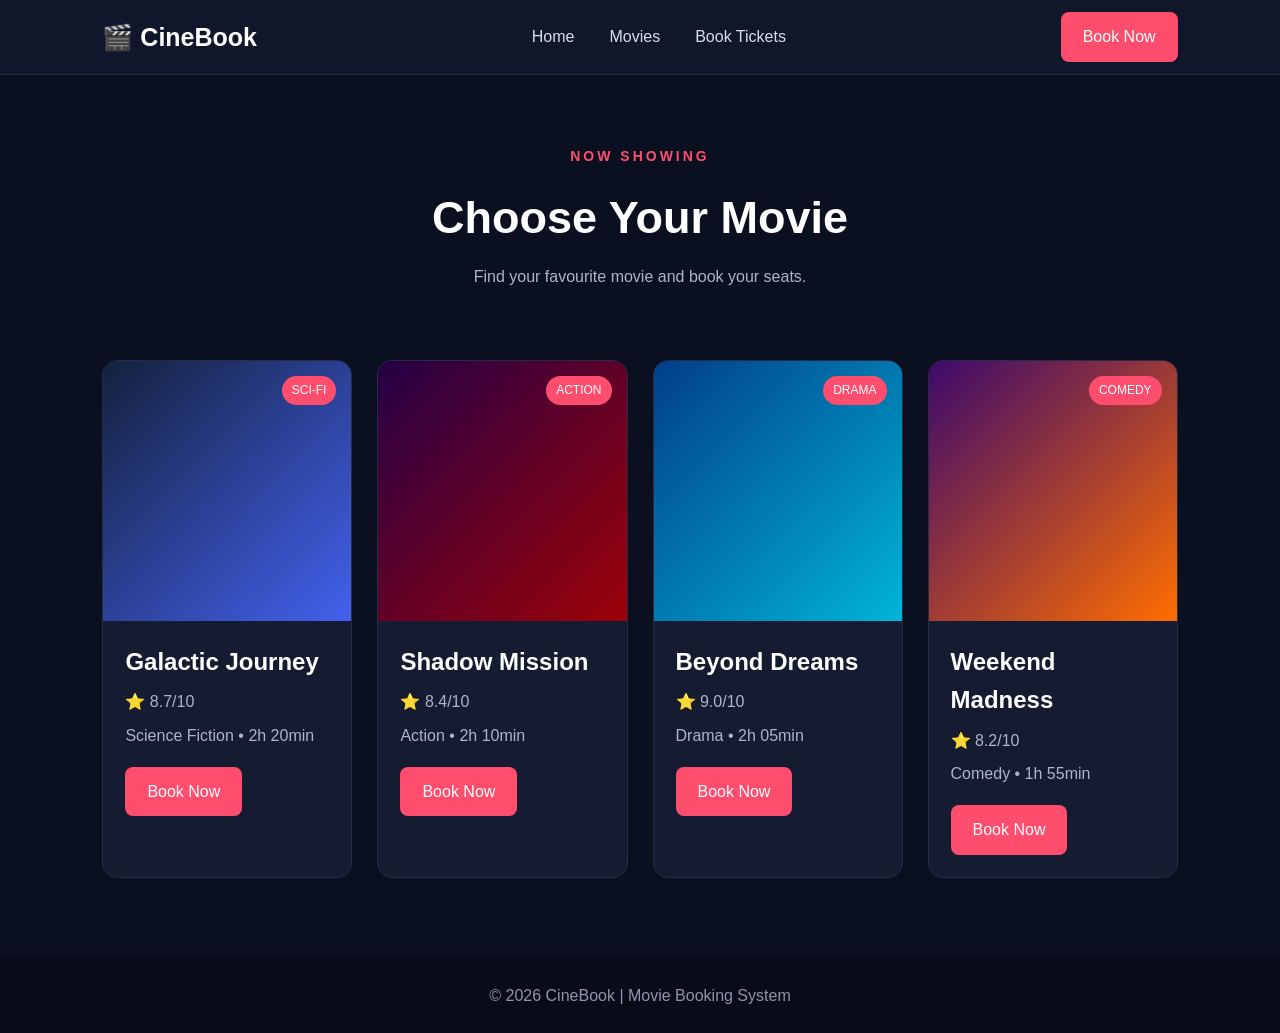
==== movies.html @ 329fd83b "Initial movie booking website" ====
<!DOCTYPE html>
<html lang="en">

<head>
    <meta charset="UTF-8">
    <meta name="viewport" content="width=device-width, initial-scale=1.0">
    <title>Movies - CineBook</title>
    <link rel="stylesheet" href="style.css">
</head>

<body>

<header>
    <nav class="navbar">
        <div class="logo">🎬 CineBook</div>

        <ul class="nav-links">
            <li><a href="index.html">Home</a></li>
            <li><a href="movies.html">Movies</a></li>
            <li><a href="booking.html">Book Tickets</a></li>
        </ul>

        <a href="booking.html" class="nav-btn">Book Now</a>
    </nav>
</header>

<section class="page-header">
    <p class="tagline">NOW SHOWING</p>
    <h1>Choose Your Movie</h1>
    <p>Find your favourite movie and book your seats.</p>
</section>

<section class="movies">

    <div class="movie-card">
        <div class="movie-image movie-one">
            <span>SCI-FI</span>
        </div>

        <div class="movie-info">
            <h2>Galactic Journey</h2>
            <p>⭐ 8.7/10</p>
            <p>Science Fiction • 2h 20min</p>
            <a href="booking.html" class="primary-btn">Book Now</a>
        </div>
    </div>


    <div class="movie-card">
        <div class="movie-image movie-two">
            <span>ACTION</span>
        </div>

        <div class="movie-info">
            <h2>Shadow Mission</h2>
            <p>⭐ 8.4/10</p>
            <p>Action • 2h 10min</p>
            <a href="booking.html" class="primary-btn">Book Now</a>
        </div>
    </div>


    <div class="movie-card">
        <div class="movie-image movie-three">
            <span>DRAMA</span>
        </div>

        <div class="movie-info">
            <h2>Beyond Dreams</h2>
            <p>⭐ 9.0/10</p>
            <p>Drama • 2h 05min</p>
            <a href="booking.html" class="primary-btn">Book Now</a>
        </div>
    </div>


    <div class="movie-card">
        <div class="movie-image movie-four">
            <span>COMEDY</span>
        </div>

        <div class="movie-info">
            <h2>Weekend Madness</h2>
            <p>⭐ 8.2/10</p>
            <p>Comedy • 1h 55min</p>
            <a href="booking.html" class="primary-btn">Book Now</a>
        </div>
    </div>

</section>

<footer>
    <p>© 2026 CineBook | Movie Booking System</p>
</footer>

</body>
</html>
---- style.css ----
* {
    margin: 0;
    padding: 0;
    box-sizing: border-box;
}

body {
    font-family: Arial, sans-serif;
    background: #0b1020;
    color: white;
    line-height: 1.6;
}

/* NAVBAR */

.navbar {
    height: 75px;
    padding: 0 8%;
    display: flex;
    align-items: center;
    justify-content: space-between;
    background: #11172b;
    border-bottom: 1px solid #242b45;
}

.logo {
    font-size: 25px;
    font-weight: bold;
}

.nav-links {
    display: flex;
    list-style: none;
    gap: 35px;
}

.nav-links a {
    color: #d8dcef;
    text-decoration: none;
    transition: 0.3s;
}

.nav-links a:hover {
    color: #ff4d6d;
}

.nav-btn,
.primary-btn {
    display: inline-block;
    padding: 12px 22px;
    border-radius: 8px;
    background: #ff4d6d;
    color: white;
    text-decoration: none;
    border: none;
    cursor: pointer;
    transition: 0.3s;
}

.nav-btn:hover,
.primary-btn:hover {
    background: #ff3157;
    transform: translateY(-2px);
}


/* HERO */

.hero {
    min-height: 600px;
    padding: 80px 8%;
    display: flex;
    align-items: center;
    justify-content: space-between;
    gap: 60px;
    background: linear-gradient(135deg, #0b1020, #171d38);
}

.hero-content {
    max-width: 650px;
}

.tagline {
    color: #ff4d6d;
    font-size: 14px;
    font-weight: bold;
    letter-spacing: 3px;
    margin-bottom: 15px;
}

.hero h1 {
    font-size: 58px;
    line-height: 1.1;
    margin-bottom: 25px;
}

.hero h1 span,
.booking-info h1 span {
    color: #ff4d6d;
}

.hero-content > p:not(.tagline) {
    color: #b9bfd4;
    font-size: 18px;
    margin-bottom: 30px;
}

.hero-buttons {
    display: flex;
    gap: 15px;
}

.secondary-btn {
    display: inline-block;
    padding: 12px 22px;
    border: 1px solid #ff4d6d;
    border-radius: 8px;
    color: white;
    text-decoration: none;
}

.secondary-btn:hover {
    background: #ff4d6d;
}


/* HERO CARD */

.hero-card {
    width: 350px;
    height: 350px;
    border-radius: 25px;
    background: linear-gradient(145deg, #ff4d6d, #7b2cbf);
    display: flex;
    flex-direction: column;
    align-items: center;
    justify-content: center;
    text-align: center;
    box-shadow: 0 20px 50px rgba(0, 0, 0, 0.4);
}

.play-icon {
    width: 80px;
    height: 80px;
    border-radius: 50%;
    background: white;
    color: #ff4d6d;
    display: flex;
    align-items: center;
    justify-content: center;
    font-size: 30px;
    margin-bottom: 20px;
}

.hero-card h2 {
    font-size: 28px;
}

.hero-card p {
    margin-top: 10px;
}


/* FEATURES */

.features {
    padding: 80px 8%;
    text-align: center;
}

.features > h2 {
    font-size: 35px;
    margin-bottom: 40px;
}

.feature-container {
    display: flex;
    justify-content: center;
    gap: 25px;
}

.feature-card {
    background: #151b31;
    padding: 35px;
    width: 30%;
    border-radius: 15px;
    border: 1px solid #252c48;
    transition: 0.3s;
}

.feature-card:hover {
    transform: translateY(-8px);
    border-color: #ff4d6d;
}

.feature-icon {
    font-size: 40px;
    margin-bottom: 15px;
}

.feature-card h3 {
    margin-bottom: 10px;
}

.feature-card p {
    color: #aeb4ca;
}


/* PAGE HEADER */

.page-header {
    text-align: center;
    padding: 70px 20px 40px;
}

.page-header h1 {
    font-size: 45px;
    margin-bottom: 10px;
}

.page-header p:last-child {
    color: #aeb4ca;
}


/* MOVIES */

.movies {
    padding: 30px 8% 80px;
    display: grid;
    grid-template-columns: repeat(4, 1fr);
    gap: 25px;
}

.movie-card {
    background: #151b31;
    border-radius: 15px;
    overflow: hidden;
    border: 1px solid #252c48;
    transition: 0.3s;
}

.movie-card:hover {
    transform: translateY(-8px);
    border-color: #ff4d6d;
}

.movie-image {
    height: 260px;
    display: flex;
    align-items: flex-start;
    justify-content: flex-end;
    padding: 15px;
}

.movie-image span {
    background: #ff4d6d;
    padding: 5px 10px;
    border-radius: 20px;
    font-size: 12px;
}

.movie-one {
    background: linear-gradient(135deg, #14213d, #4361ee);
}

.movie-two {
    background: linear-gradient(135deg, #240046, #9d0208);
}

.movie-three {
    background: linear-gradient(135deg, #023e8a, #00b4d8);
}

.movie-four {
    background: linear-gradient(135deg, #3c096c, #ff6d00);
}

.movie-info {
    padding: 22px;
}

.movie-info h2 {
    margin-bottom: 8px;
}

.movie-info p {
    color: #aeb4ca;
    margin-bottom: 8px;
}

.movie-info .primary-btn {
    margin-top: 10px;
}


/* BOOKING */

.booking-section {
    min-height: 700px;
    padding: 70px 8%;
    display: flex;
    align-items: center;
    background: linear-gradient(135deg, #0b1020, #171d38);
}

.booking-container {
    width: 100%;
    max-width: 1100px;
    margin: auto;
    display: grid;
    grid-template-columns: 1fr 1fr;
    gap: 80px;
    align-items: center;
}

.booking-info h1 {
    font-size: 50px;
    line-height: 1.1;
    margin-bottom: 25px;
}

.booking-info > p:last-child {
    color: #b9bfd4;
    font-size: 17px;
}

.booking-form {
    background: #151b31;
    padding: 35px;
    border-radius: 18px;
    border: 1px solid #252c48;
}

.booking-form label {
    display: block;
    margin-bottom: 7px;
    margin-top: 15px;
}

.booking-form input,
.booking-form select {
    width: 100%;
    padding: 13px;
    border-radius: 8px;
    border: 1px solid #343b59;
    background: #0b1020;
    color: white;
    outline: none;
}

.booking-form input:focus,
.booking-form select:focus {
    border-color: #ff4d6d;
}

.booking-form button {
    width: 100%;
    margin-top: 25px;
    font-size: 16px;
}


/* FOOTER */

footer {
    text-align: center;
    padding: 25px;
    background: #080c18;
    color: #8e95ad;
}


/* RESPONSIVE */

@media (max-width: 900px) {

    .hero {
        flex-direction: column;
        text-align: center;
    }

    .hero-buttons {
        justify-content: center;
    }

    .feature-container {
        flex-direction: column;
    }

    .feature-card {
        width: 100%;
    }

    .movies {
        grid-template-columns: repeat(2, 1fr);
    }

    .booking-container {
        grid-template-columns: 1fr;
    }

    .nav-links {
        display: none;
    }
}

@media (max-width: 600px) {

    .hero h1 {
        font-size: 40px;
    }

    .hero-card {
        width: 280px;
        height: 280px;
    }

    .movies {
        grid-template-columns: 1fr;
    }

    .booking-info h1 {
        font-size: 40px;
    }
}
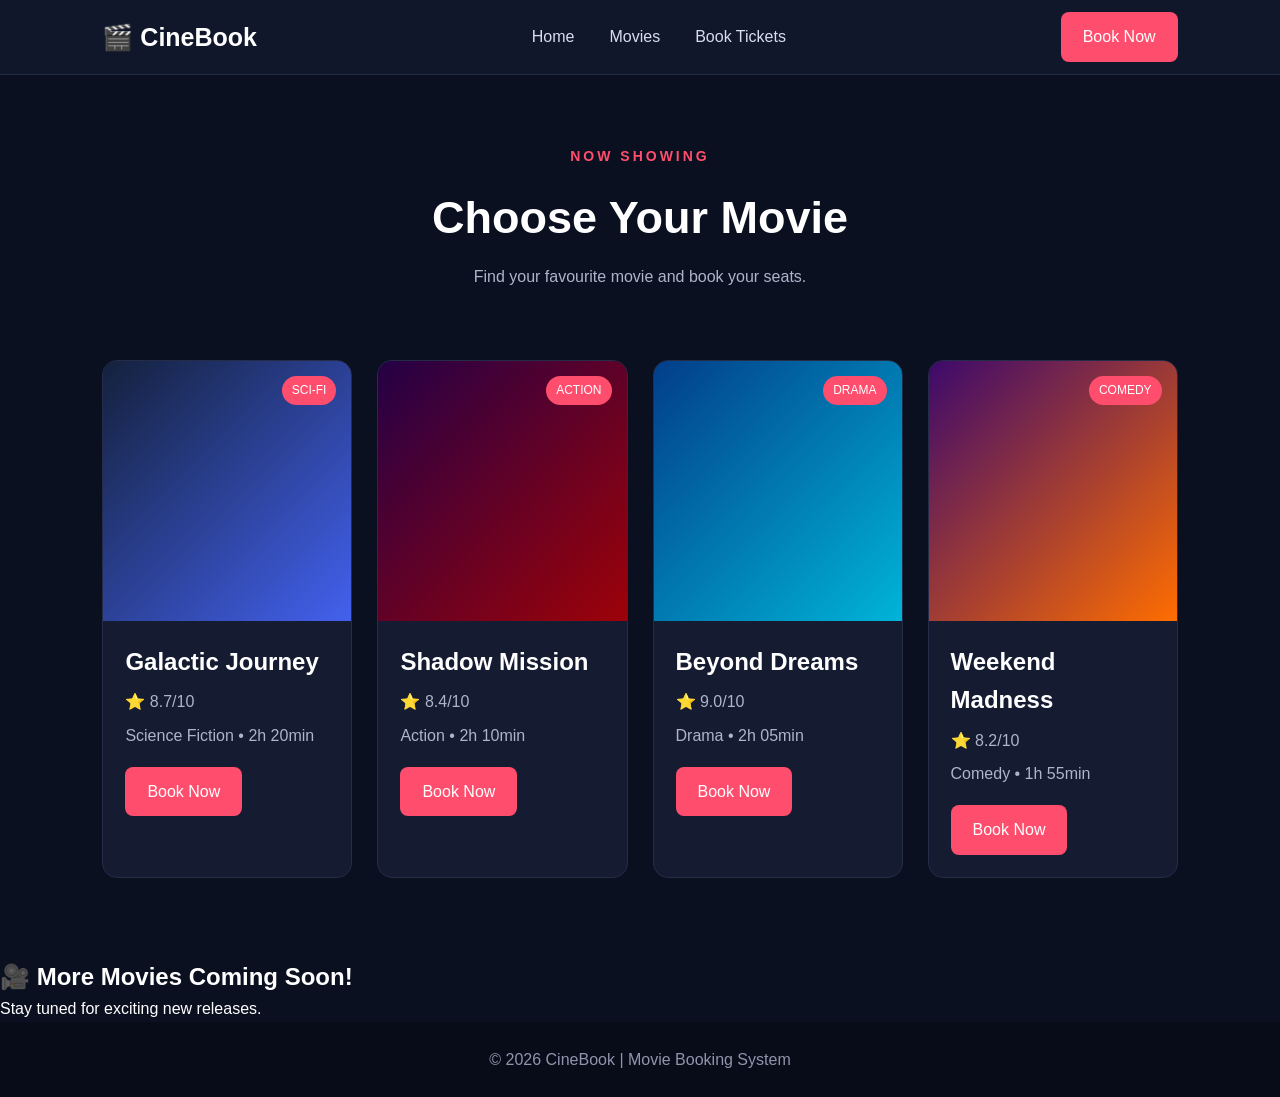
==== commit 7d1b8b12: "Added upcoming movies section" ====
--- a/movies.html
+++ b/movies.html
@@ -88,6 +88,10 @@
     </div>
 
 </section>
+<section class="movie-message">
+    <h2>🎥 More Movies Coming Soon!</h2>
+    <p>Stay tuned for exciting new releases.</p>
+</section>
 
 <footer>
     <p>© 2026 CineBook | Movie Booking System</p>
--- a/style.css
+++ b/style.css
@@ -424,4 +424,18 @@
     .booking-info h1 {
         font-size: 40px;
     }
+    .movie-message {
+    text-align: center;
+    padding: 50px 20px;
+    background: #151b31;
+}
+
+.movie-message h2 {
+    color: #ff4d6d;
+    margin-bottom: 10px;
+}
+
+.movie-message p {
+    color: #aeb4ca;
+}
 }
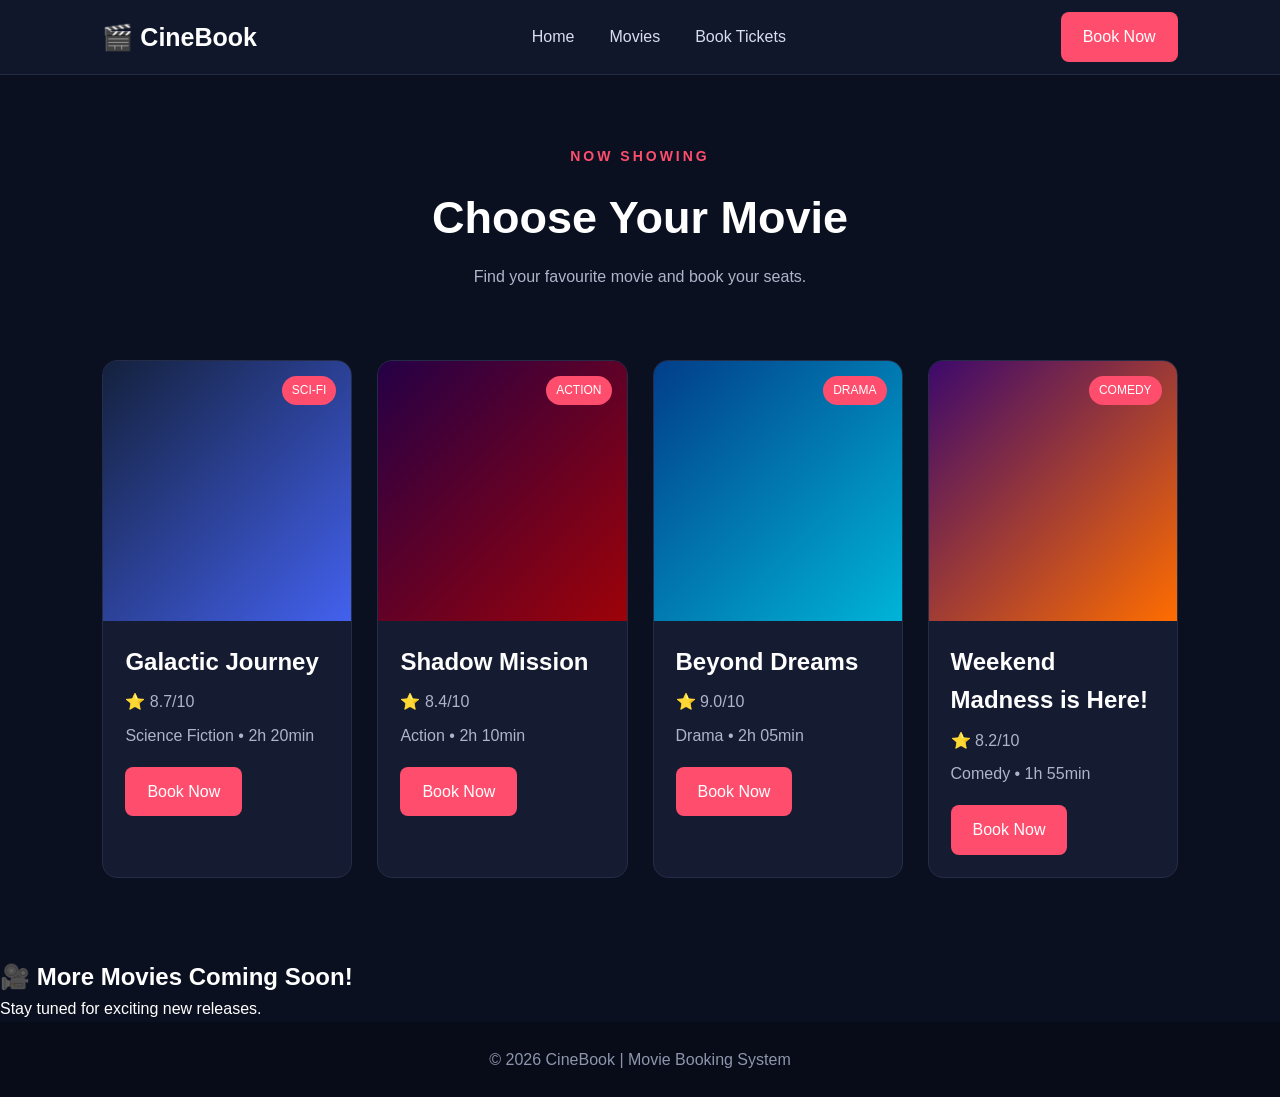
==== commit 65f7f3eb: "Edited the content" ====
--- a/movies.html
+++ b/movies.html
@@ -80,7 +80,7 @@
         </div>
 
         <div class="movie-info">
-            <h2>Weekend Madness</h2>
+            <h2>Weekend Madness is Here!</h2>
             <p>⭐ 8.2/10</p>
             <p>Comedy • 1h 55min</p>
             <a href="booking.html" class="primary-btn">Book Now</a>
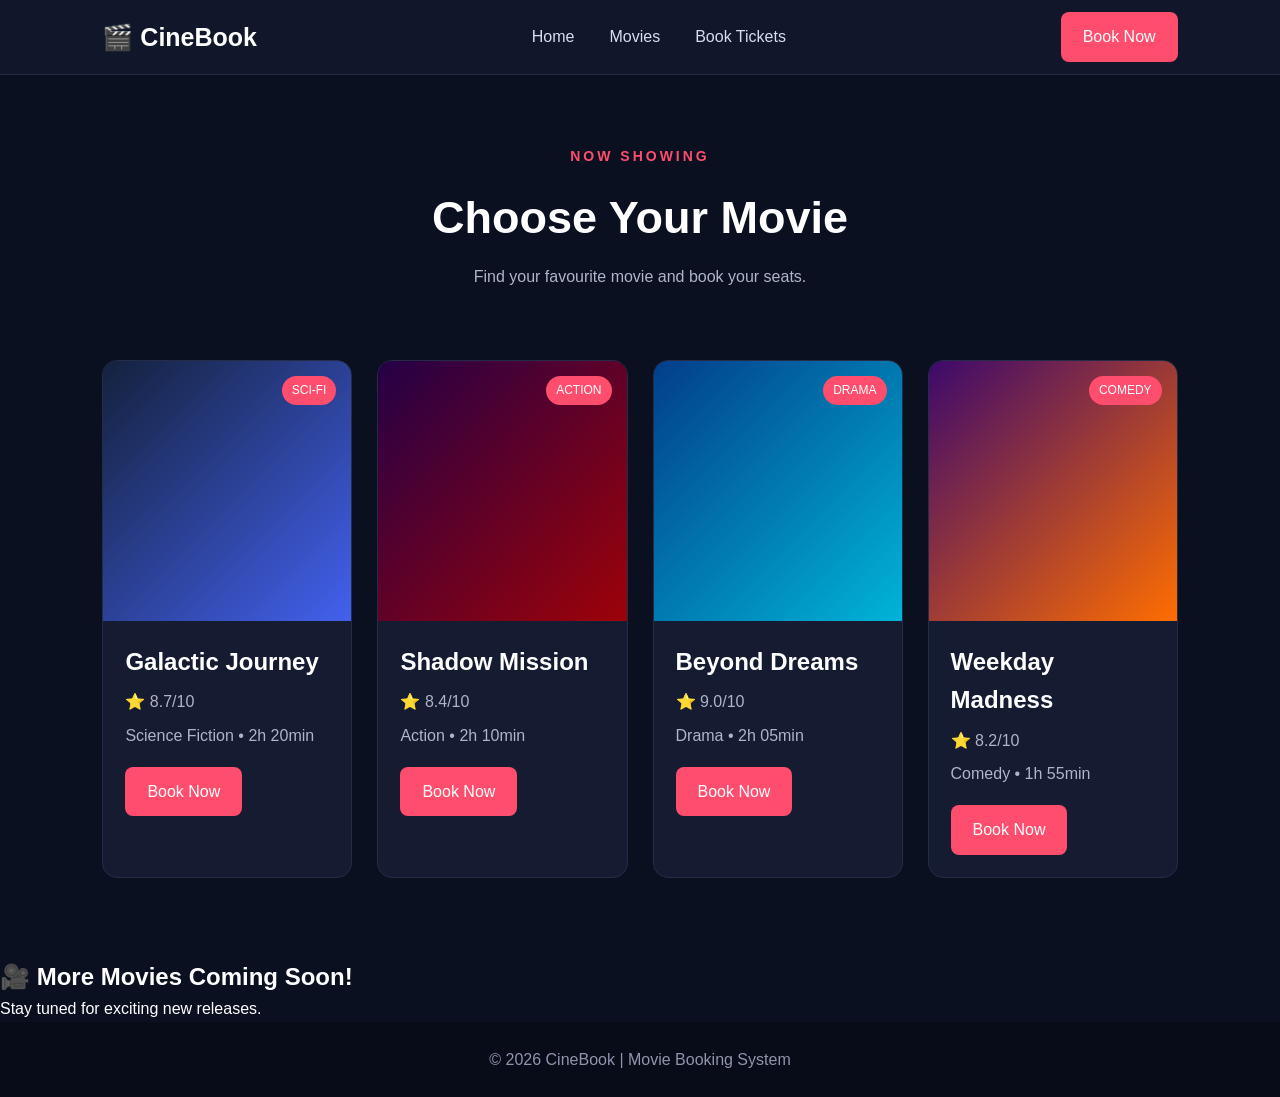
==== commit 79aaba96: "Updated" ====
--- a/movies.html
+++ b/movies.html
@@ -80,7 +80,7 @@
         </div>
 
         <div class="movie-info">
-            <h2>Weekend Madness is Here!</h2>
+            <h2>Weekday Madness</h2>
             <p>⭐ 8.2/10</p>
             <p>Comedy • 1h 55min</p>
             <a href="booking.html" class="primary-btn">Book Now</a>
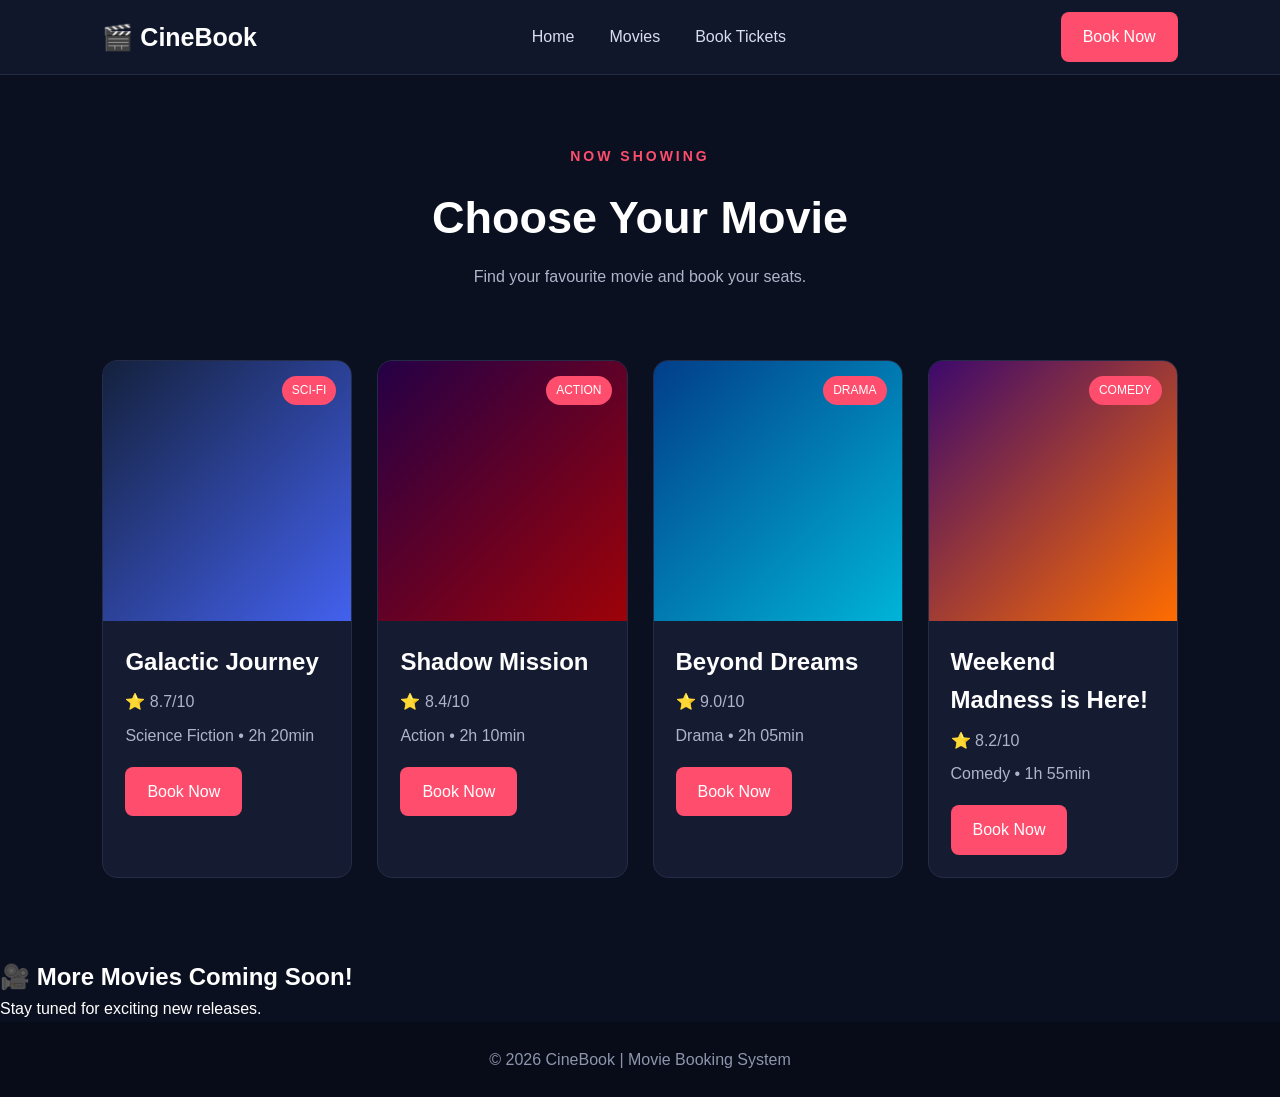
==== commit 65d93123: "Merge pull request #2 from Kripa-Dhandhania/MovieIdeas Edited the content" ====
--- a/movies.html
+++ b/movies.html
@@ -80,7 +80,7 @@
         </div>
 
         <div class="movie-info">
-            <h2>Weekday Madness</h2>
+            <h2>Weekend Madness is Here!</h2>
             <p>⭐ 8.2/10</p>
             <p>Comedy • 1h 55min</p>
             <a href="booking.html" class="primary-btn">Book Now</a>
